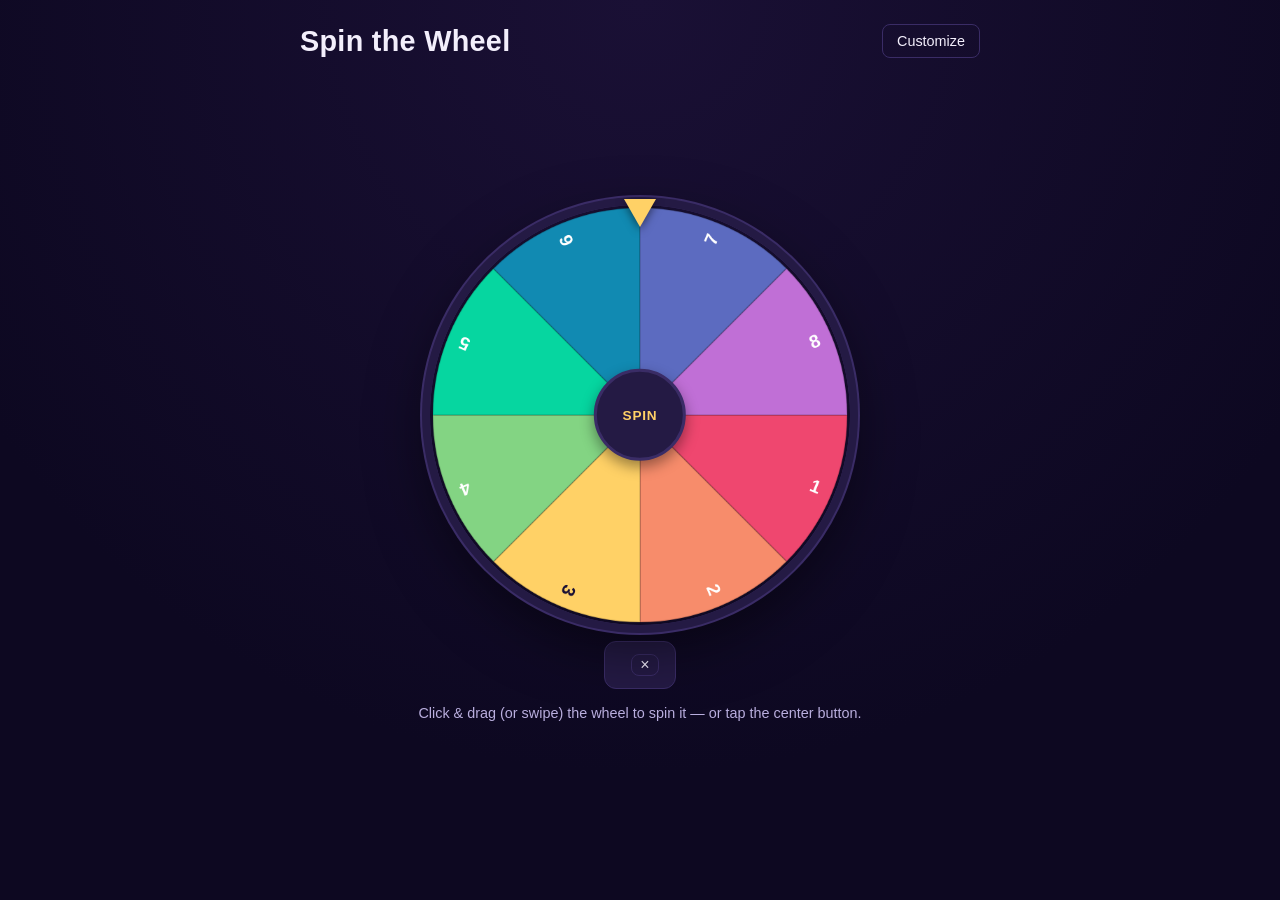
==== index.html @ 1d607007 "Add files via upload" ====
<!DOCTYPE html>
<html lang="en">
<head>
<meta charset="UTF-8" />
<meta name="viewport" content="width=device-width, initial-scale=1, maximum-scale=1, user-scalable=no" />
<title>Spin the Wheel</title>
<link rel="icon" type="image/png" href="favicon.png" />
<link rel="stylesheet" href="styles.css" />
</head>
<body>
  <div class="app">
    <header class="app-header">
      <h1>Spin the Wheel</h1>
      <button id="customize-toggle" class="ghost-btn" aria-expanded="false" aria-controls="customize-panel">
        Customize
      </button>
    </header>

    <main class="stage">
      <div class="wheel-wrap">
        <div class="pointer" aria-hidden="true"></div>
        <canvas
          id="wheel"
          width="600"
          height="600"
          tabindex="0"
          role="button"
          aria-label="Spin wheel. Drag or swipe to spin, or press space."
        ></canvas>
        <button id="hub-spin" class="hub-btn" aria-label="Spin">SPIN</button>
      </div>

      <div id="result-banner" class="result-banner" hidden>
        <span id="result-text"></span>
        <button id="result-dismiss" class="ghost-btn small">&times;</button>
      </div>

      <p class="hint">Click &amp; drag (or swipe) the wheel to spin it &mdash; or tap the center button.</p>
    </main>

    <aside id="customize-panel" class="customize-panel" hidden>
      <div class="customize-header">
        <h2>Segments</h2>
        <button id="customize-close" class="ghost-btn small" aria-label="Close">&times;</button>
      </div>
      <div id="segment-list" class="segment-list"></div>
      <div class="customize-actions">
        <button id="add-segment" class="secondary-btn">+ Add segment</button>
        <button id="reset-segments" class="ghost-btn">Reset to defaults</button>
      </div>
      <p class="customize-note">Changes save automatically in this browser.</p>
    </aside>
  </div>

  <script src="script.js"></script>
</body>
</html>
---- styles.css ----
:root {
  --bg-1: #1a1035;
  --bg-2: #0d0821;
  --panel: #241a44;
  --panel-border: #3a2c66;
  --text: #f3effc;
  --text-dim: #b9aede;
  --accent: #ffd166;
  color-scheme: dark;
}

* {
  box-sizing: border-box;
}

html, body {
  margin: 0;
  height: 100%;
}

body {
  font-family: -apple-system, BlinkMacSystemFont, "Segoe UI", Roboto, Helvetica, Arial, sans-serif;
  background: radial-gradient(circle at 50% 0%, var(--bg-1), var(--bg-2) 70%);
  color: var(--text);
  min-height: 100vh;
  overscroll-behavior: none;
}

.app {
  max-width: 720px;
  margin: 0 auto;
  padding: 16px 16px 48px;
  min-height: 100vh;
  display: flex;
  flex-direction: column;
}

.app-header {
  display: flex;
  align-items: center;
  justify-content: space-between;
  padding: 8px 4px 16px;
}

.app-header h1 {
  font-size: clamp(1.3rem, 4vw, 1.8rem);
  margin: 0;
  letter-spacing: 0.01em;
}

.stage {
  display: flex;
  flex-direction: column;
  align-items: center;
  gap: 16px;
  flex: 1;
  justify-content: center;
}

.wheel-wrap {
  position: relative;
  width: min(88vw, 420px);
  aspect-ratio: 1 / 1;
  touch-action: none;
  user-select: none;
  -webkit-user-select: none;
}

#wheel {
  width: 100%;
  height: 100%;
  border-radius: 50%;
  display: block;
  cursor: grab;
  box-shadow:
    0 0 0 8px var(--panel),
    0 0 0 10px var(--panel-border),
    0 20px 60px rgba(0, 0, 0, 0.55);
  touch-action: none;
  outline: none;
}

#wheel:active {
  cursor: grabbing;
}

#wheel:focus-visible {
  box-shadow:
    0 0 0 8px var(--panel),
    0 0 0 10px var(--accent),
    0 20px 60px rgba(0, 0, 0, 0.55);
}

.pointer {
  position: absolute;
  top: -6px;
  left: 50%;
  transform: translateX(-50%);
  width: 0;
  height: 0;
  border-left: 16px solid transparent;
  border-right: 16px solid transparent;
  border-top: 28px solid var(--accent);
  filter: drop-shadow(0 3px 4px rgba(0, 0, 0, 0.5));
  z-index: 3;
  pointer-events: none;
}

.hub-btn {
  position: absolute;
  top: 50%;
  left: 50%;
  transform: translate(-50%, -50%);
  width: 22%;
  aspect-ratio: 1 / 1;
  border-radius: 50%;
  border: 3px solid var(--panel-border);
  background: var(--panel);
  color: var(--accent);
  font-weight: 700;
  font-size: 0.85rem;
  letter-spacing: 0.06em;
  cursor: pointer;
  z-index: 2;
  box-shadow: 0 6px 14px rgba(0, 0, 0, 0.4);
}

.hub-btn:active {
  transform: translate(-50%, -50%) scale(0.96);
}

.hint {
  color: var(--text-dim);
  font-size: 0.9rem;
  text-align: center;
  margin: 0;
}

.result-banner {
  display: flex;
  align-items: center;
  gap: 10px;
  background: var(--panel);
  border: 1px solid var(--panel-border);
  border-radius: 12px;
  padding: 12px 16px;
  font-size: 1.1rem;
  font-weight: 600;
  max-width: 90vw;
  animation: pop-in 0.25s ease-out;
}

@keyframes pop-in {
  from { transform: scale(0.9); opacity: 0; }
  to { transform: scale(1); opacity: 1; }
}

.ghost-btn {
  background: transparent;
  border: 1px solid var(--panel-border);
  color: var(--text);
  border-radius: 8px;
  padding: 8px 14px;
  cursor: pointer;
  font-size: 0.9rem;
}

.ghost-btn.small {
  padding: 2px 8px;
  font-size: 1rem;
  line-height: 1;
}

.ghost-btn:hover {
  border-color: var(--accent);
}

.secondary-btn {
  background: var(--accent);
  color: #1a1035;
  border: none;
  border-radius: 8px;
  padding: 10px 14px;
  font-weight: 600;
  cursor: pointer;
}

.customize-panel {
  position: fixed;
  inset: 0;
  background: rgba(8, 5, 20, 0.72);
  backdrop-filter: blur(2px);
  display: flex;
  align-items: flex-end;
  justify-content: center;
  z-index: 10;
}

.customize-panel[hidden] {
  display: none;
}

.customize-panel > * {
  background: var(--panel);
}

.customize-header,
.segment-list,
.customize-actions,
.customize-note {
  width: 100%;
  max-width: 520px;
  padding-left: 20px;
  padding-right: 20px;
}

.customize-panel {
  flex-direction: column;
  align-items: center;
}

.customize-header {
  display: flex;
  align-items: center;
  justify-content: space-between;
  padding-top: 18px;
  border-top-left-radius: 16px;
  border-top-right-radius: 16px;
  border-bottom: 1px solid var(--panel-border);
  padding-bottom: 12px;
}

.customize-header h2 {
  margin: 0;
  font-size: 1.1rem;
}

.segment-list {
  max-height: 45vh;
  overflow-y: auto;
  padding-top: 12px;
  padding-bottom: 8px;
  display: flex;
  flex-direction: column;
  gap: 8px;
}

.segment-row {
  display: grid;
  grid-template-columns: 36px 1fr 1fr auto;
  gap: 8px;
  align-items: center;
}

.segment-row input[type="color"] {
  width: 32px;
  height: 32px;
  padding: 0;
  border: none;
  border-radius: 6px;
  background: none;
  cursor: pointer;
}

.segment-row input[type="text"] {
  min-width: 0;
  padding: 8px;
  border-radius: 6px;
  border: 1px solid var(--panel-border);
  background: #180f30;
  color: var(--text);
  font-size: 0.9rem;
}

.segment-row .remove-btn {
  background: transparent;
  border: none;
  color: #ff9b9b;
  font-size: 1.2rem;
  cursor: pointer;
  padding: 4px 8px;
}

.customize-actions {
  display: flex;
  gap: 10px;
  padding-top: 12px;
  padding-bottom: 6px;
}

.customize-note {
  color: var(--text-dim);
  font-size: 0.78rem;
  padding-bottom: 20px;
}

@media (min-width: 640px) {
  .customize-panel {
    align-items: center;
  }
  .customize-header,
  .segment-list,
  .customize-actions,
  .customize-note {
    border-radius: 16px;
  }
  .customize-header {
    border-top-left-radius: 16px;
    border-top-right-radius: 16px;
  }
}
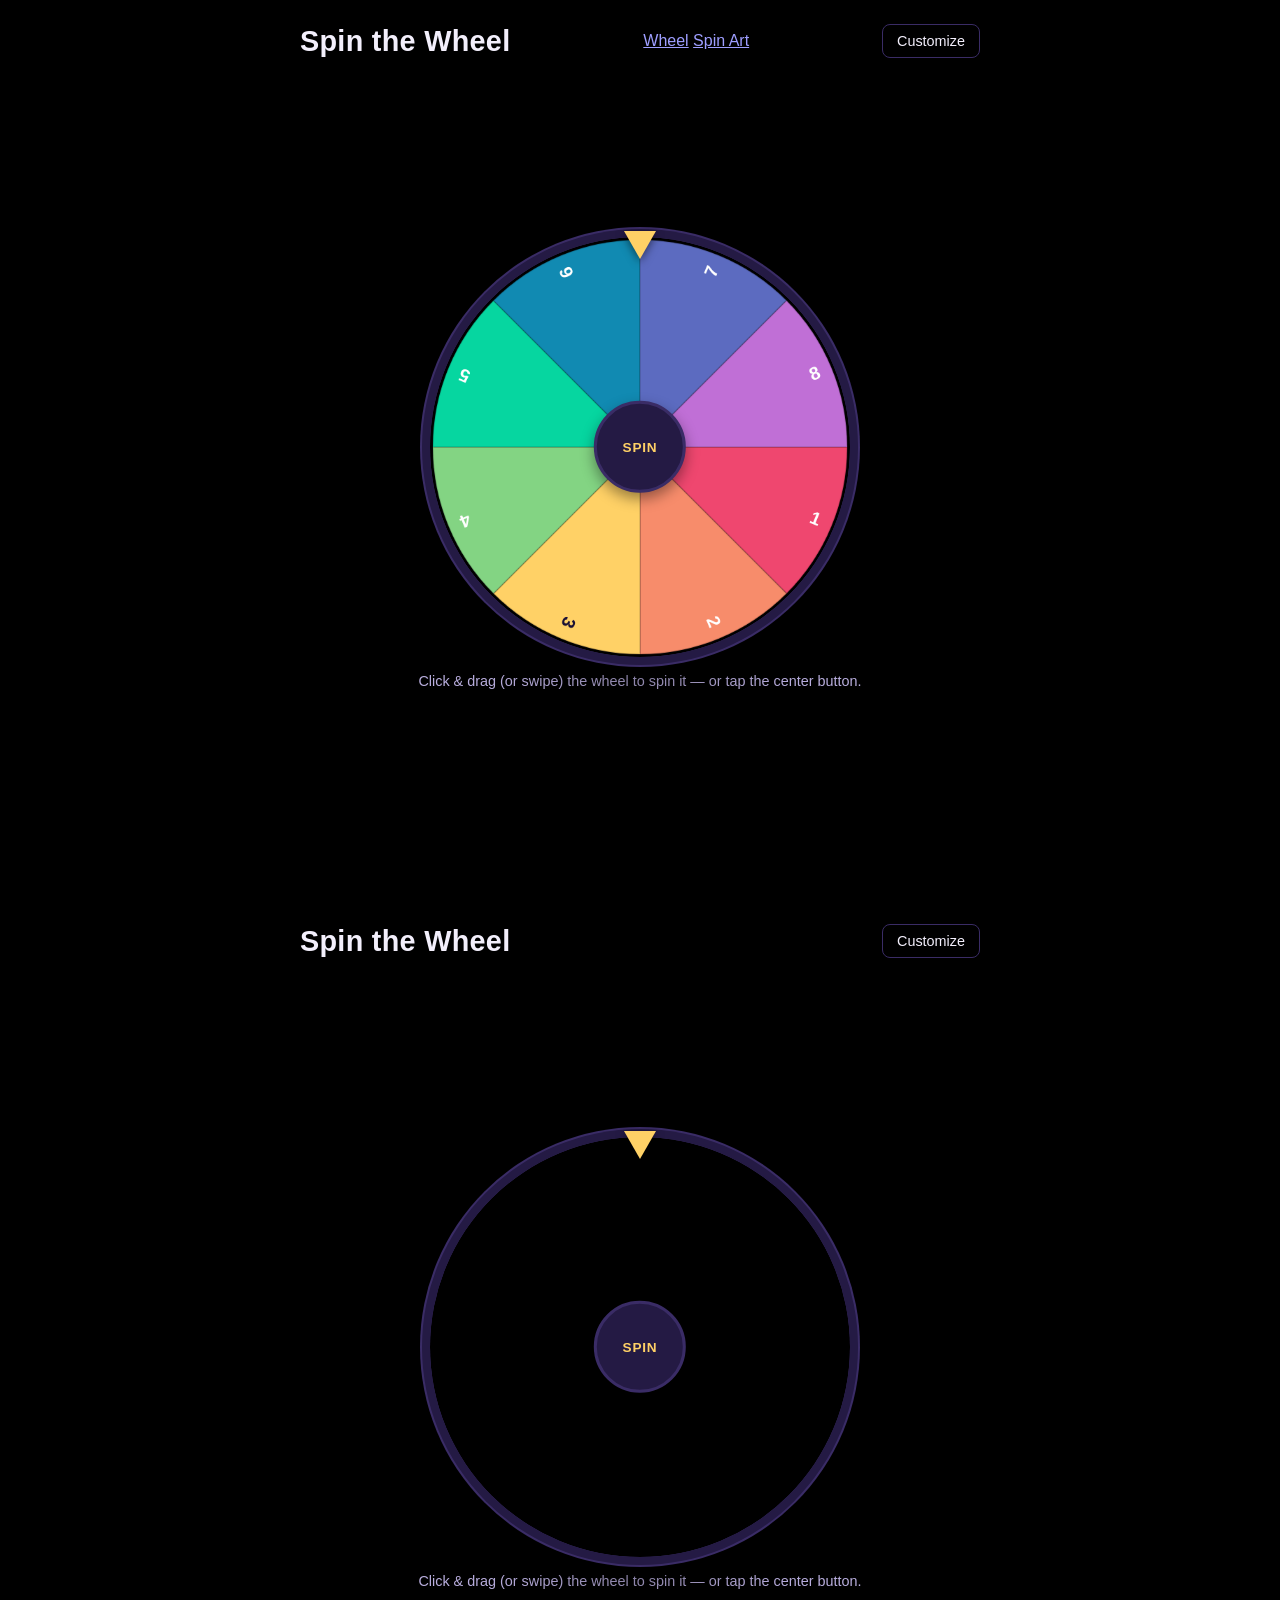
==== commit 3c47685c: "Update index.html" ====
--- a/index.html
+++ b/index.html
@@ -1,3 +1,64 @@
+<!DOCTYPE html>
+<html lang="en">
+<head>
+<meta charset="UTF-8" />
+<meta name="viewport" content="width=device-width, initial-scale=1, maximum-scale=1, user-scalable=no" />
+<title>Spin the Wheel</title>
+<link rel="icon" type="image/png" href="favicon.png" />
+<link rel="stylesheet" href="styles.css" />
+</head>
+<body>
+  <div class="app">
+    <header class="app-header">
+      <h1>Spin the Wheel</h1>
+      <nav class="app-nav" aria-label="Apps">
+        <a class="app-nav-link is-active" href="index.html">Wheel</a>
+        <a class="app-nav-link" href="spin-art.html">Spin Art</a>
+      </nav>
+      <button id="customize-toggle" class="ghost-btn" aria-expanded="false" aria-controls="customize-panel">
+        Customize
+      </button>
+    </header>
+
+    <main class="stage">
+      <div class="wheel-wrap">
+        <div class="pointer" aria-hidden="true"></div>
+        <canvas
+          id="wheel"
+          width="600"
+          height="600"
+          tabindex="0"
+          role="button"
+          aria-label="Spin wheel. Drag or swipe to spin, or press space."
+        ></canvas>
+        <button id="hub-spin" class="hub-btn" aria-label="Spin">SPIN</button>
+      </div>
+
+      <div id="result-banner" class="result-banner" hidden>
+        <span id="result-text"></span>
+        <button id="result-dismiss" class="ghost-btn small">&times;</button>
+      </div>
+
+      <p class="hint">Click &amp; drag (or swipe) the wheel to spin it &mdash; or tap the center button.</p>
+    </main>
+
+    <aside id="customize-panel" class="customize-panel" hidden>
+      <div class="customize-header">
+        <h2>Segments</h2>
+        <button id="customize-close" class="ghost-btn small" aria-label="Close">&times;</button>
+      </div>
+      <div id="segment-list" class="segment-list"></div>
+      <div class="customize-actions">
+        <button id="add-segment" class="secondary-btn">+ Add segment</button>
+        <button id="reset-segments" class="ghost-btn">Reset to defaults</button>
+      </div>
+      <p class="customize-note">Changes save automatically in this browser.</p>
+    </aside>
+  </div>
+
+  <script src="script.js"></script>
+</body>
+</html>
 <!DOCTYPE html>
 <html lang="en">
 <head>
--- a/styles.css
+++ b/styles.css
@@ -1,311 +1,315 @@
 :root {
-  --bg-1: #1a1035;
-  --bg-2: #0d0821;
-  --panel: #241a44;
-  --panel-border: #3a2c66;
-  --text: #f3effc;
-  --text-dim: #b9aede;
-  --accent: #ffd166;
-  color-scheme: dark;
+      --bg-1: #1a1035;
+      --bg-2: #0d0821;
+      --panel: #241a44;
+      --panel-border: #3a2c66;
+      --text: #f3effc;
+      --text-dim: #b9aede;
+      --accent: #ffd166;
+      color-scheme: dark;
 }
 
 * {
-  box-sizing: border-box;
+      box-sizing: border-box;
 }
 
 html, body {
-  margin: 0;
-  height: 100%;
+      margin: 0;
+      height: 100%;
 }
 
 body {
-  font-family: -apple-system, BlinkMacSystemFont, "Segoe UI", Roboto, Helvetica, Arial, sans-serif;
-  background: radial-gradient(circle at 50% 0%, var(--bg-1), var(--bg-2) 70%);
-  color: var(--text);
-  min-height: 100vh;
-  overscroll-behavior: none;
+      font-family: -apple-system, BlinkMacSystemFont, "Segoe UI", Roboto, Helvetica, Arial, sans-serif;
+      background: #000;
+      color: var(--text);
+      min-height: 100vh;
+      overscroll-behavior: none;
 }
 
 .app {
-  max-width: 720px;
-  margin: 0 auto;
-  padding: 16px 16px 48px;
-  min-height: 100vh;
-  display: flex;
-  flex-direction: column;
+      max-width: 720px;
+      margin: 0 auto;
+      padding: 16px 16px 48px;
+      min-height: 100vh;
+      display: flex;
+      flex-direction: column;
 }
 
 .app-header {
-  display: flex;
-  align-items: center;
-  justify-content: space-between;
-  padding: 8px 4px 16px;
+      display: flex;
+      align-items: center;
+      justify-content: space-between;
+      padding: 8px 4px 16px;
 }
 
 .app-header h1 {
-  font-size: clamp(1.3rem, 4vw, 1.8rem);
-  margin: 0;
-  letter-spacing: 0.01em;
+      font-size: clamp(1.3rem, 4vw, 1.8rem);
+      margin: 0;
+      letter-spacing: 0.01em;
 }
 
 .stage {
-  display: flex;
-  flex-direction: column;
-  align-items: center;
-  gap: 16px;
-  flex: 1;
-  justify-content: center;
+      display: flex;
+      flex-direction: column;
+      align-items: center;
+      gap: 16px;
+      flex: 1;
+      justify-content: center;
 }
 
 .wheel-wrap {
-  position: relative;
-  width: min(88vw, 420px);
-  aspect-ratio: 1 / 1;
-  touch-action: none;
-  user-select: none;
-  -webkit-user-select: none;
+      position: relative;
+      width: min(88vw, 420px);
+      aspect-ratio: 1 / 1;
+      touch-action: none;
+      user-select: none;
+      -webkit-user-select: none;
 }
 
 #wheel {
-  width: 100%;
-  height: 100%;
-  border-radius: 50%;
-  display: block;
-  cursor: grab;
-  box-shadow:
-    0 0 0 8px var(--panel),
-    0 0 0 10px var(--panel-border),
-    0 20px 60px rgba(0, 0, 0, 0.55);
-  touch-action: none;
-  outline: none;
+      width: 100%;
+      height: 100%;
+      border-radius: 50%;
+      display: block;
+      cursor: grab;
+      box-shadow:
+              0 0 0 8px var(--panel),
+              0 0 0 10px var(--panel-border),
+              0 20px 60px rgba(0, 0, 0, 0.55);
+      touch-action: none;
+      outline: none;
 }
 
 #wheel:active {
-  cursor: grabbing;
+      cursor: grabbing;
 }
 
 #wheel:focus-visible {
-  box-shadow:
-    0 0 0 8px var(--panel),
-    0 0 0 10px var(--accent),
-    0 20px 60px rgba(0, 0, 0, 0.55);
+      box-shadow:
+              0 0 0 8px var(--panel),
+              0 0 0 10px var(--accent),
+              0 20px 60px rgba(0, 0, 0, 0.55);
 }
 
 .pointer {
-  position: absolute;
-  top: -6px;
-  left: 50%;
-  transform: translateX(-50%);
-  width: 0;
-  height: 0;
-  border-left: 16px solid transparent;
-  border-right: 16px solid transparent;
-  border-top: 28px solid var(--accent);
-  filter: drop-shadow(0 3px 4px rgba(0, 0, 0, 0.5));
-  z-index: 3;
-  pointer-events: none;
+      position: absolute;
+      top: -6px;
+      left: 50%;
+      transform: translateX(-50%);
+      width: 0;
+      height: 0;
+      border-left: 16px solid transparent;
+      border-right: 16px solid transparent;
+      border-top: 28px solid var(--accent);
+      filter: drop-shadow(0 3px 4px rgba(0, 0, 0, 0.5));
+      z-index: 3;
+      pointer-events: none;
 }
 
 .hub-btn {
-  position: absolute;
-  top: 50%;
-  left: 50%;
-  transform: translate(-50%, -50%);
-  width: 22%;
-  aspect-ratio: 1 / 1;
-  border-radius: 50%;
-  border: 3px solid var(--panel-border);
-  background: var(--panel);
-  color: var(--accent);
-  font-weight: 700;
-  font-size: 0.85rem;
-  letter-spacing: 0.06em;
-  cursor: pointer;
-  z-index: 2;
-  box-shadow: 0 6px 14px rgba(0, 0, 0, 0.4);
+      position: absolute;
+      top: 50%;
+      left: 50%;
+      transform: translate(-50%, -50%);
+      width: 22%;
+      aspect-ratio: 1 / 1;
+      border-radius: 50%;
+      border: 3px solid var(--panel-border);
+      background: var(--panel);
+      color: var(--accent);
+      font-weight: 700;
+      font-size: 0.85rem;
+      letter-spacing: 0.06em;
+      cursor: pointer;
+      z-index: 2;
+      box-shadow: 0 6px 14px rgba(0, 0, 0, 0.4);
 }
 
 .hub-btn:active {
-  transform: translate(-50%, -50%) scale(0.96);
+      transform: translate(-50%, -50%) scale(0.96);
 }
 
 .hint {
-  color: var(--text-dim);
-  font-size: 0.9rem;
-  text-align: center;
-  margin: 0;
+      color: var(--text-dim);
+      font-size: 0.9rem;
+      text-align: center;
+      margin: 0;
+}
+
+.result-banner[hidden] {
+      display: none;
 }
 
 .result-banner {
-  display: flex;
-  align-items: center;
-  gap: 10px;
-  background: var(--panel);
-  border: 1px solid var(--panel-border);
-  border-radius: 12px;
-  padding: 12px 16px;
-  font-size: 1.1rem;
-  font-weight: 600;
-  max-width: 90vw;
-  animation: pop-in 0.25s ease-out;
+      display: flex;
+      align-items: center;
+      gap: 10px;
+      background: var(--panel);
+      border: 1px solid var(--panel-border);
+      border-radius: 12px;
+      padding: 12px 16px;
+      font-size: 1.1rem;
+      font-weight: 600;
+      max-width: 90vw;
+      animation: pop-in 0.25s ease-out;
 }
 
 @keyframes pop-in {
-  from { transform: scale(0.9); opacity: 0; }
-  to { transform: scale(1); opacity: 1; }
+      from { transform: scale(0.9); opacity: 0; }
+      to { transform: scale(1); opacity: 1; }
 }
 
 .ghost-btn {
-  background: transparent;
-  border: 1px solid var(--panel-border);
-  color: var(--text);
-  border-radius: 8px;
-  padding: 8px 14px;
-  cursor: pointer;
-  font-size: 0.9rem;
+      background: transparent;
+      border: 1px solid var(--panel-border);
+      color: var(--text);
+      border-radius: 8px;
+      padding: 8px 14px;
+      cursor: pointer;
+      font-size: 0.9rem;
 }
 
 .ghost-btn.small {
-  padding: 2px 8px;
-  font-size: 1rem;
-  line-height: 1;
+      padding: 2px 8px;
+      font-size: 1rem;
+      line-height: 1;
 }
 
 .ghost-btn:hover {
-  border-color: var(--accent);
+      border-color: var(--accent);
 }
 
 .secondary-btn {
-  background: var(--accent);
-  color: #1a1035;
-  border: none;
-  border-radius: 8px;
-  padding: 10px 14px;
-  font-weight: 600;
-  cursor: pointer;
+      background: var(--accent);
+      color: #1a1035;
+      border: none;
+      border-radius: 8px;
+      padding: 10px 14px;
+      font-weight: 600;
+      cursor: pointer;
 }
 
 .customize-panel {
-  position: fixed;
-  inset: 0;
-  background: rgba(8, 5, 20, 0.72);
-  backdrop-filter: blur(2px);
-  display: flex;
-  align-items: flex-end;
-  justify-content: center;
-  z-index: 10;
+      position: fixed;
+      inset: 0;
+      background: rgba(8, 5, 20, 0.72);
+      backdrop-filter: blur(2px);
+      display: flex;
+      align-items: flex-end;
+      justify-content: center;
+      z-index: 10;
 }
 
 .customize-panel[hidden] {
-  display: none;
+      display: none;
 }
 
 .customize-panel > * {
-  background: var(--panel);
+      background: var(--panel);
 }
 
 .customize-header,
 .segment-list,
 .customize-actions,
 .customize-note {
-  width: 100%;
-  max-width: 520px;
-  padding-left: 20px;
-  padding-right: 20px;
+      width: 100%;
+      max-width: 520px;
+      padding-left: 20px;
+      padding-right: 20px;
 }
 
 .customize-panel {
-  flex-direction: column;
-  align-items: center;
+      flex-direction: column;
+      align-items: center;
 }
 
 .customize-header {
-  display: flex;
-  align-items: center;
-  justify-content: space-between;
-  padding-top: 18px;
-  border-top-left-radius: 16px;
-  border-top-right-radius: 16px;
-  border-bottom: 1px solid var(--panel-border);
-  padding-bottom: 12px;
+      display: flex;
+      align-items: center;
+      justify-content: space-between;
+      padding-top: 18px;
+      border-top-left-radius: 16px;
+      border-top-right-radius: 16px;
+      border-bottom: 1px solid var(--panel-border);
+      padding-bottom: 12px;
 }
 
 .customize-header h2 {
-  margin: 0;
-  font-size: 1.1rem;
+      margin: 0;
+      font-size: 1.1rem;
 }
 
 .segment-list {
-  max-height: 45vh;
-  overflow-y: auto;
-  padding-top: 12px;
-  padding-bottom: 8px;
-  display: flex;
-  flex-direction: column;
-  gap: 8px;
+      max-height: 45vh;
+      overflow-y: auto;
+      padding-top: 12px;
+      padding-bottom: 8px;
+      display: flex;
+      flex-direction: column;
+      gap: 8px;
 }
 
 .segment-row {
-  display: grid;
-  grid-template-columns: 36px 1fr 1fr auto;
-  gap: 8px;
-  align-items: center;
+      display: grid;
+      grid-template-columns: 36px 1fr 1fr auto;
+      gap: 8px;
+      align-items: center;
 }
 
 .segment-row input[type="color"] {
-  width: 32px;
-  height: 32px;
-  padding: 0;
-  border: none;
-  border-radius: 6px;
-  background: none;
-  cursor: pointer;
+      width: 32px;
+      height: 32px;
+      padding: 0;
+      border: none;
+      border-radius: 6px;
+      background: none;
+      cursor: pointer;
 }
 
 .segment-row input[type="text"] {
-  min-width: 0;
-  padding: 8px;
-  border-radius: 6px;
-  border: 1px solid var(--panel-border);
-  background: #180f30;
-  color: var(--text);
-  font-size: 0.9rem;
+      min-width: 0;
+      padding: 8px;
+      border-radius: 6px;
+      border: 1px solid var(--panel-border);
+      background: #180f30;
+      color: var(--text);
+      font-size: 0.9rem;
 }
 
 .segment-row .remove-btn {
-  background: transparent;
-  border: none;
-  color: #ff9b9b;
-  font-size: 1.2rem;
-  cursor: pointer;
-  padding: 4px 8px;
+      background: transparent;
+      border: none;
+      color: #ff9b9b;
+      font-size: 1.2rem;
+      cursor: pointer;
+      padding: 4px 8px;
 }
 
 .customize-actions {
-  display: flex;
-  gap: 10px;
-  padding-top: 12px;
-  padding-bottom: 6px;
+      display: flex;
+      gap: 10px;
+      padding-top: 12px;
+      padding-bottom: 6px;
 }
 
 .customize-note {
-  color: var(--text-dim);
-  font-size: 0.78rem;
-  padding-bottom: 20px;
+      color: var(--text-dim);
+      font-size: 0.78rem;
+      padding-bottom: 20px;
 }
 
 @media (min-width: 640px) {
-  .customize-panel {
-    align-items: center;
-  }
-  .customize-header,
-  .segment-list,
-  .customize-actions,
-  .customize-note {
-    border-radius: 16px;
-  }
-  .customize-header {
-    border-top-left-radius: 16px;
-    border-top-right-radius: 16px;
-  }
-}
+      .customize-panel {
+              align-items: center;
+      }
+      .customize-header,
+      .segment-list,
+      .customize-actions,
+      .customize-note {
+              border-radius: 16px;
+      }
+      .customize-header {
+              border-top-left-radius: 16px;
+              border-top-right-radius: 16px;
+      }
+}
--- a/styles.css
+++ b/styles.css
@@ -1,311 +1,315 @@
 :root {
-  --bg-1: #1a1035;
-  --bg-2: #0d0821;
-  --panel: #241a44;
-  --panel-border: #3a2c66;
-  --text: #f3effc;
-  --text-dim: #b9aede;
-  --accent: #ffd166;
-  color-scheme: dark;
+      --bg-1: #1a1035;
+      --bg-2: #0d0821;
+      --panel: #241a44;
+      --panel-border: #3a2c66;
+      --text: #f3effc;
+      --text-dim: #b9aede;
+      --accent: #ffd166;
+      color-scheme: dark;
 }
 
 * {
-  box-sizing: border-box;
+      box-sizing: border-box;
 }
 
 html, body {
-  margin: 0;
-  height: 100%;
+      margin: 0;
+      height: 100%;
 }
 
 body {
-  font-family: -apple-system, BlinkMacSystemFont, "Segoe UI", Roboto, Helvetica, Arial, sans-serif;
-  background: radial-gradient(circle at 50% 0%, var(--bg-1), var(--bg-2) 70%);
-  color: var(--text);
-  min-height: 100vh;
-  overscroll-behavior: none;
+      font-family: -apple-system, BlinkMacSystemFont, "Segoe UI", Roboto, Helvetica, Arial, sans-serif;
+      background: #000;
+      color: var(--text);
+      min-height: 100vh;
+      overscroll-behavior: none;
 }
 
 .app {
-  max-width: 720px;
-  margin: 0 auto;
-  padding: 16px 16px 48px;
-  min-height: 100vh;
-  display: flex;
-  flex-direction: column;
+      max-width: 720px;
+      margin: 0 auto;
+      padding: 16px 16px 48px;
+      min-height: 100vh;
+      display: flex;
+      flex-direction: column;
 }
 
 .app-header {
-  display: flex;
-  align-items: center;
-  justify-content: space-between;
-  padding: 8px 4px 16px;
+      display: flex;
+      align-items: center;
+      justify-content: space-between;
+      padding: 8px 4px 16px;
 }
 
 .app-header h1 {
-  font-size: clamp(1.3rem, 4vw, 1.8rem);
-  margin: 0;
-  letter-spacing: 0.01em;
+      font-size: clamp(1.3rem, 4vw, 1.8rem);
+      margin: 0;
+      letter-spacing: 0.01em;
 }
 
 .stage {
-  display: flex;
-  flex-direction: column;
-  align-items: center;
-  gap: 16px;
-  flex: 1;
-  justify-content: center;
+      display: flex;
+      flex-direction: column;
+      align-items: center;
+      gap: 16px;
+      flex: 1;
+      justify-content: center;
 }
 
 .wheel-wrap {
-  position: relative;
-  width: min(88vw, 420px);
-  aspect-ratio: 1 / 1;
-  touch-action: none;
-  user-select: none;
-  -webkit-user-select: none;
+      position: relative;
+      width: min(88vw, 420px);
+      aspect-ratio: 1 / 1;
+      touch-action: none;
+      user-select: none;
+      -webkit-user-select: none;
 }
 
 #wheel {
-  width: 100%;
-  height: 100%;
-  border-radius: 50%;
-  display: block;
-  cursor: grab;
-  box-shadow:
-    0 0 0 8px var(--panel),
-    0 0 0 10px var(--panel-border),
-    0 20px 60px rgba(0, 0, 0, 0.55);
-  touch-action: none;
-  outline: none;
+      width: 100%;
+      height: 100%;
+      border-radius: 50%;
+      display: block;
+      cursor: grab;
+      box-shadow:
+              0 0 0 8px var(--panel),
+              0 0 0 10px var(--panel-border),
+              0 20px 60px rgba(0, 0, 0, 0.55);
+      touch-action: none;
+      outline: none;
 }
 
 #wheel:active {
-  cursor: grabbing;
+      cursor: grabbing;
 }
 
 #wheel:focus-visible {
-  box-shadow:
-    0 0 0 8px var(--panel),
-    0 0 0 10px var(--accent),
-    0 20px 60px rgba(0, 0, 0, 0.55);
+      box-shadow:
+              0 0 0 8px var(--panel),
+              0 0 0 10px var(--accent),
+              0 20px 60px rgba(0, 0, 0, 0.55);
 }
 
 .pointer {
-  position: absolute;
-  top: -6px;
-  left: 50%;
-  transform: translateX(-50%);
-  width: 0;
-  height: 0;
-  border-left: 16px solid transparent;
-  border-right: 16px solid transparent;
-  border-top: 28px solid var(--accent);
-  filter: drop-shadow(0 3px 4px rgba(0, 0, 0, 0.5));
-  z-index: 3;
-  pointer-events: none;
+      position: absolute;
+      top: -6px;
+      left: 50%;
+      transform: translateX(-50%);
+      width: 0;
+      height: 0;
+      border-left: 16px solid transparent;
+      border-right: 16px solid transparent;
+      border-top: 28px solid var(--accent);
+      filter: drop-shadow(0 3px 4px rgba(0, 0, 0, 0.5));
+      z-index: 3;
+      pointer-events: none;
 }
 
 .hub-btn {
-  position: absolute;
-  top: 50%;
-  left: 50%;
-  transform: translate(-50%, -50%);
-  width: 22%;
-  aspect-ratio: 1 / 1;
-  border-radius: 50%;
-  border: 3px solid var(--panel-border);
-  background: var(--panel);
-  color: var(--accent);
-  font-weight: 700;
-  font-size: 0.85rem;
-  letter-spacing: 0.06em;
-  cursor: pointer;
-  z-index: 2;
-  box-shadow: 0 6px 14px rgba(0, 0, 0, 0.4);
+      position: absolute;
+      top: 50%;
+      left: 50%;
+      transform: translate(-50%, -50%);
+      width: 22%;
+      aspect-ratio: 1 / 1;
+      border-radius: 50%;
+      border: 3px solid var(--panel-border);
+      background: var(--panel);
+      color: var(--accent);
+      font-weight: 700;
+      font-size: 0.85rem;
+      letter-spacing: 0.06em;
+      cursor: pointer;
+      z-index: 2;
+      box-shadow: 0 6px 14px rgba(0, 0, 0, 0.4);
 }
 
 .hub-btn:active {
-  transform: translate(-50%, -50%) scale(0.96);
+      transform: translate(-50%, -50%) scale(0.96);
 }
 
 .hint {
-  color: var(--text-dim);
-  font-size: 0.9rem;
-  text-align: center;
-  margin: 0;
+      color: var(--text-dim);
+      font-size: 0.9rem;
+      text-align: center;
+      margin: 0;
+}
+
+.result-banner[hidden] {
+      display: none;
 }
 
 .result-banner {
-  display: flex;
-  align-items: center;
-  gap: 10px;
-  background: var(--panel);
-  border: 1px solid var(--panel-border);
-  border-radius: 12px;
-  padding: 12px 16px;
-  font-size: 1.1rem;
-  font-weight: 600;
-  max-width: 90vw;
-  animation: pop-in 0.25s ease-out;
+      display: flex;
+      align-items: center;
+      gap: 10px;
+      background: var(--panel);
+      border: 1px solid var(--panel-border);
+      border-radius: 12px;
+      padding: 12px 16px;
+      font-size: 1.1rem;
+      font-weight: 600;
+      max-width: 90vw;
+      animation: pop-in 0.25s ease-out;
 }
 
 @keyframes pop-in {
-  from { transform: scale(0.9); opacity: 0; }
-  to { transform: scale(1); opacity: 1; }
+      from { transform: scale(0.9); opacity: 0; }
+      to { transform: scale(1); opacity: 1; }
 }
 
 .ghost-btn {
-  background: transparent;
-  border: 1px solid var(--panel-border);
-  color: var(--text);
-  border-radius: 8px;
-  padding: 8px 14px;
-  cursor: pointer;
-  font-size: 0.9rem;
+      background: transparent;
+      border: 1px solid var(--panel-border);
+      color: var(--text);
+      border-radius: 8px;
+      padding: 8px 14px;
+      cursor: pointer;
+      font-size: 0.9rem;
 }
 
 .ghost-btn.small {
-  padding: 2px 8px;
-  font-size: 1rem;
-  line-height: 1;
+      padding: 2px 8px;
+      font-size: 1rem;
+      line-height: 1;
 }
 
 .ghost-btn:hover {
-  border-color: var(--accent);
+      border-color: var(--accent);
 }
 
 .secondary-btn {
-  background: var(--accent);
-  color: #1a1035;
-  border: none;
-  border-radius: 8px;
-  padding: 10px 14px;
-  font-weight: 600;
-  cursor: pointer;
+      background: var(--accent);
+      color: #1a1035;
+      border: none;
+      border-radius: 8px;
+      padding: 10px 14px;
+      font-weight: 600;
+      cursor: pointer;
 }
 
 .customize-panel {
-  position: fixed;
-  inset: 0;
-  background: rgba(8, 5, 20, 0.72);
-  backdrop-filter: blur(2px);
-  display: flex;
-  align-items: flex-end;
-  justify-content: center;
-  z-index: 10;
+      position: fixed;
+      inset: 0;
+      background: rgba(8, 5, 20, 0.72);
+      backdrop-filter: blur(2px);
+      display: flex;
+      align-items: flex-end;
+      justify-content: center;
+      z-index: 10;
 }
 
 .customize-panel[hidden] {
-  display: none;
+      display: none;
 }
 
 .customize-panel > * {
-  background: var(--panel);
+      background: var(--panel);
 }
 
 .customize-header,
 .segment-list,
 .customize-actions,
 .customize-note {
-  width: 100%;
-  max-width: 520px;
-  padding-left: 20px;
-  padding-right: 20px;
+      width: 100%;
+      max-width: 520px;
+      padding-left: 20px;
+      padding-right: 20px;
 }
 
 .customize-panel {
-  flex-direction: column;
-  align-items: center;
+      flex-direction: column;
+      align-items: center;
 }
 
 .customize-header {
-  display: flex;
-  align-items: center;
-  justify-content: space-between;
-  padding-top: 18px;
-  border-top-left-radius: 16px;
-  border-top-right-radius: 16px;
-  border-bottom: 1px solid var(--panel-border);
-  padding-bottom: 12px;
+      display: flex;
+      align-items: center;
+      justify-content: space-between;
+      padding-top: 18px;
+      border-top-left-radius: 16px;
+      border-top-right-radius: 16px;
+      border-bottom: 1px solid var(--panel-border);
+      padding-bottom: 12px;
 }
 
 .customize-header h2 {
-  margin: 0;
-  font-size: 1.1rem;
+      margin: 0;
+      font-size: 1.1rem;
 }
 
 .segment-list {
-  max-height: 45vh;
-  overflow-y: auto;
-  padding-top: 12px;
-  padding-bottom: 8px;
-  display: flex;
-  flex-direction: column;
-  gap: 8px;
+      max-height: 45vh;
+      overflow-y: auto;
+      padding-top: 12px;
+      padding-bottom: 8px;
+      display: flex;
+      flex-direction: column;
+      gap: 8px;
 }
 
 .segment-row {
-  display: grid;
-  grid-template-columns: 36px 1fr 1fr auto;
-  gap: 8px;
-  align-items: center;
+      display: grid;
+      grid-template-columns: 36px 1fr 1fr auto;
+      gap: 8px;
+      align-items: center;
 }
 
 .segment-row input[type="color"] {
-  width: 32px;
-  height: 32px;
-  padding: 0;
-  border: none;
-  border-radius: 6px;
-  background: none;
-  cursor: pointer;
+      width: 32px;
+      height: 32px;
+      padding: 0;
+      border: none;
+      border-radius: 6px;
+      background: none;
+      cursor: pointer;
 }
 
 .segment-row input[type="text"] {
-  min-width: 0;
-  padding: 8px;
-  border-radius: 6px;
-  border: 1px solid var(--panel-border);
-  background: #180f30;
-  color: var(--text);
-  font-size: 0.9rem;
+      min-width: 0;
+      padding: 8px;
+      border-radius: 6px;
+      border: 1px solid var(--panel-border);
+      background: #180f30;
+      color: var(--text);
+      font-size: 0.9rem;
 }
 
 .segment-row .remove-btn {
-  background: transparent;
-  border: none;
-  color: #ff9b9b;
-  font-size: 1.2rem;
-  cursor: pointer;
-  padding: 4px 8px;
+      background: transparent;
+      border: none;
+      color: #ff9b9b;
+      font-size: 1.2rem;
+      cursor: pointer;
+      padding: 4px 8px;
 }
 
 .customize-actions {
-  display: flex;
-  gap: 10px;
-  padding-top: 12px;
-  padding-bottom: 6px;
+      display: flex;
+      gap: 10px;
+      padding-top: 12px;
+      padding-bottom: 6px;
 }
 
 .customize-note {
-  color: var(--text-dim);
-  font-size: 0.78rem;
-  padding-bottom: 20px;
+      color: var(--text-dim);
+      font-size: 0.78rem;
+      padding-bottom: 20px;
 }
 
 @media (min-width: 640px) {
-  .customize-panel {
-    align-items: center;
-  }
-  .customize-header,
-  .segment-list,
-  .customize-actions,
-  .customize-note {
-    border-radius: 16px;
-  }
-  .customize-header {
-    border-top-left-radius: 16px;
-    border-top-right-radius: 16px;
-  }
-}
+      .customize-panel {
+              align-items: center;
+      }
+      .customize-header,
+      .segment-list,
+      .customize-actions,
+      .customize-note {
+              border-radius: 16px;
+      }
+      .customize-header {
+              border-top-left-radius: 16px;
+              border-top-right-radius: 16px;
+      }
+}
